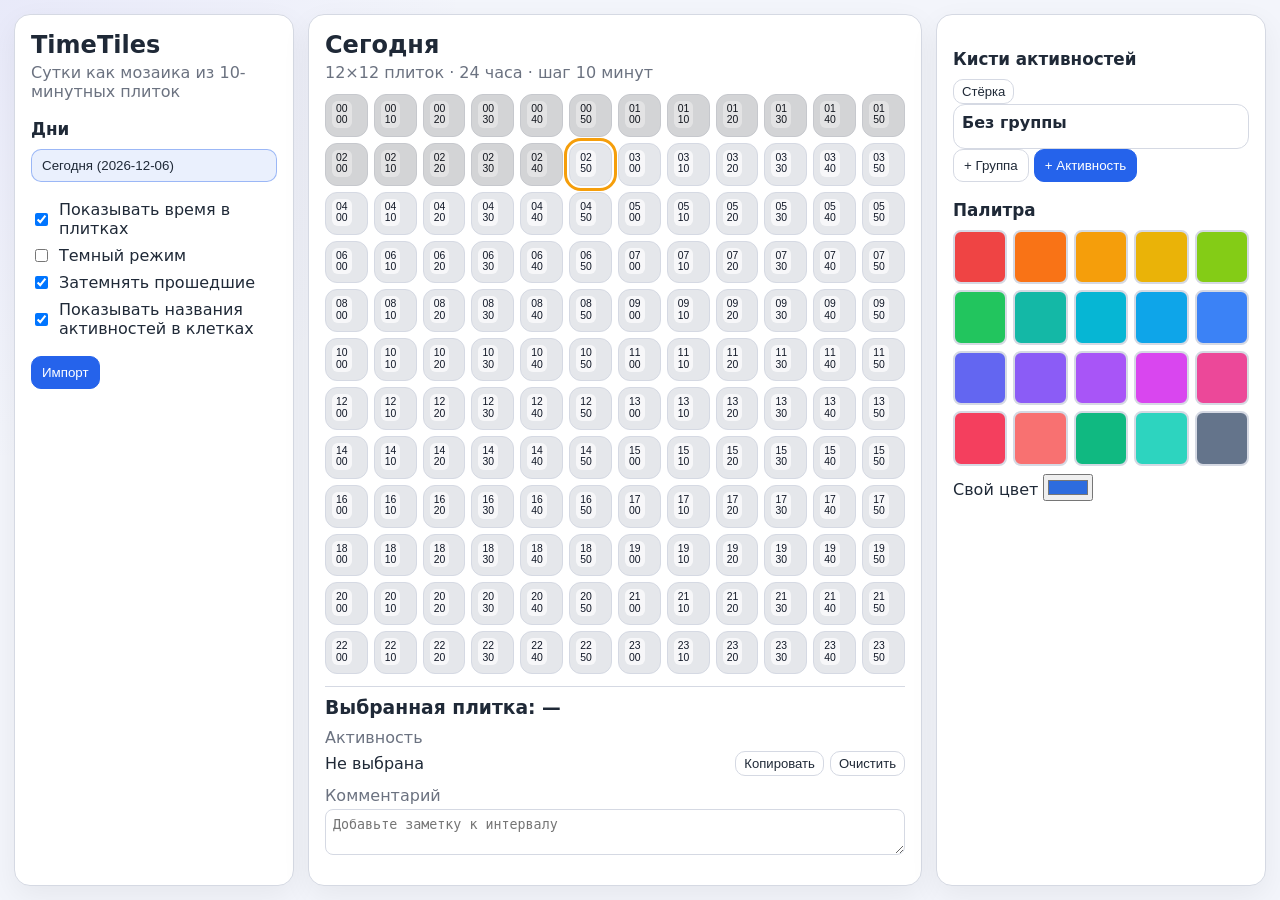
==== index.html @ 316c5847 "Добавить кисть копирования и стёрку для плиток" ====
<!doctype html>
<html lang="ru">
  <head>
    <meta charset="UTF-8" />
    <meta name="viewport" content="width=device-width, initial-scale=1.0" />
    <title>TimeTiles</title>
    <link rel="stylesheet" href="styles.css" />
  </head>
  <body>
    <div class="app-shell">
      <aside class="panel panel-left">
        <div class="logo-block">
          <h1>TimeTiles</h1>
          <p>Сутки как мозаика из 10-минутных плиток</p>
        </div>

        <section class="section">
          <h2>Дни</h2>
          <div id="dayList" class="day-list"></div>
        </section>

        <section class="section switches">
          <label class="switch-row">
            <input type="checkbox" id="toggleTimeLabels" />
            <span>Показывать время в плитках</span>
          </label>
          <label class="switch-row">
            <input type="checkbox" id="toggleTheme" />
            <span>Темный режим</span>
          </label>
          <label class="switch-row">
            <input type="checkbox" id="togglePastDimming" />
            <span>Затемнять прошедшие</span>
          </label>
          <label class="switch-row">
            <input type="checkbox" id="toggleActivityLabels" />
            <span>Показывать названия активностей в клетках</span>
          </label>
        </section>

        <section class="section">
          <button id="openImportModal" class="btn btn-primary">Импорт</button>
        </section>
      </aside>

      <main class="panel panel-center">
        <div class="center-header">
          <h2 id="selectedDayTitle"></h2>
          <p>12×12 плиток · 24 часа · шаг 10 минут</p>
        </div>

        <div id="grid" class="grid" aria-label="Матрица времени"></div>

        <section class="tile-editor" id="tileEditor">
          <h3>Выбранная плитка: <span id="selectedTileTime">—</span></h3>
          <div class="tile-editor-row">
            <label>Активность</label>
            <div class="activity-inline">
              <span id="selectedActivityName">Не выбрана</span>
              <div class="tile-editor-actions">
                <button id="copySelectedActivity" class="btn btn-subtle">Копировать</button>
                <button id="clearSelectedActivity" class="btn btn-subtle">Очистить</button>
              </div>
            </div>
          </div>
          <div class="tile-editor-row">
            <label for="selectedComment">Комментарий</label>
            <textarea id="selectedComment" rows="2" placeholder="Добавьте заметку к интервалу"></textarea>
          </div>
        </section>
      </main>

      <aside class="panel panel-right">
        <section class="section">
          <h2>Кисти активностей</h2>
          <button id="eraserBrushBtn" class="btn btn-subtle">Стёрка</button>
          <div id="groupsContainer" class="groups-container"></div>
          <button id="addGroupBtn" class="btn">+ Группа</button>
          <button id="addUngroupedActivityBtn" class="btn btn-primary">+ Активность</button>
        </section>

        <section class="section">
          <h2>Палитра</h2>
          <div id="palette" class="palette"></div>
          <label class="custom-color">
            Свой цвет
            <input type="color" id="customColorPicker" value="#2d6cdf" />
          </label>
        </section>
      </aside>
    </div>

    <dialog id="importModal">
      <form method="dialog" class="modal-content" id="importForm">
        <h3>Импорт встреч</h3>
        <p>Каждая строка: <code>XX:XX-YY:YY NAME</code></p>
        <textarea id="importText" rows="10" placeholder="09:00-09:45 Standup\n13:10-14:00 Demo"></textarea>
        <div class="modal-actions">
          <button class="btn" value="cancel">Отмена</button>
          <button class="btn btn-primary" id="applyImport" value="default">Импортировать</button>
        </div>
      </form>
    </dialog>

    <div id="tooltip" class="tooltip" role="tooltip"></div>

    <template id="groupTemplate">
      <article class="group-card">
        <div class="group-header">
          <div class="group-title-wrap">
            <input class="group-name" />
            <input class="group-color" type="color" />
          </div>
          <button class="icon-btn delete-group" title="Удалить группу">✕</button>
        </div>
        <div class="group-actions">
          <button class="btn btn-subtle add-activity-in-group">+ Активность в группе</button>
        </div>
        <div class="activities"></div>
      </article>
    </template>

    <template id="activityTemplate">
      <div class="activity-brush">
        <button class="brush-button"></button>
        <input class="activity-name" />
        <input class="activity-color" type="color" />
        <button class="icon-btn delete-activity" title="Удалить активность">🗑</button>
      </div>
    </template>

    <script src="app.js"></script>
  </body>
</html>
---- styles.css ----
:root {
  --bg: #f3f5fb;
  --panel: #ffffff;
  --text: #1f2937;
  --muted: #6b7280;
  --grid-gap: 6px;
  --border: #d5d9e3;
  --selected: #0f172a;
}

body.dark {
  --bg: #101521;
  --panel: #172033;
  --text: #ecf1ff;
  --muted: #a5b4d4;
  --border: #2b3854;
  --selected: #f8fafc;
}

* { box-sizing: border-box; }
body {
  margin: 0;
  font-family: Inter, system-ui, -apple-system, Segoe UI, Roboto, sans-serif;
  color: var(--text);
  background: radial-gradient(circle at top left, #4f46e510 1%, transparent 30%), var(--bg);
}

.app-shell {
  display: grid;
  grid-template-columns: 280px 1fr 330px;
  gap: 14px;
  min-height: 100vh;
  padding: 14px;
}

.panel {
  background: var(--panel);
  border: 1px solid var(--border);
  border-radius: 16px;
  padding: 16px;
  box-shadow: 0 10px 30px #0000000f;
}

.section { margin-top: 18px; }
.section h2 { margin: 0 0 10px; font-size: 1.05rem; }
.logo-block h1 { margin: 0; }
.logo-block p { margin: 4px 0 0; color: var(--muted); }

.day-list { display: flex; flex-direction: column; gap: 8px; }
.day-button {
  border: 1px solid var(--border);
  background: transparent;
  color: inherit;
  border-radius: 10px;
  padding: 8px 10px;
  text-align: left;
  cursor: pointer;
}
.day-button.current { border-color: #2563eb; }
.day-button.active { background: #2563eb18; border-color: #2563eb66; }

.switch-row { display: flex; gap: 8px; margin-bottom: 8px; align-items: center; }

.btn {
  border: 1px solid var(--border);
  background: transparent;
  color: inherit;
  padding: 8px 10px;
  border-radius: 10px;
  cursor: pointer;
}
.btn-primary { background: #2563eb; color: white; border-color: #2563eb; }
.btn-subtle { font-size: 0.82rem; padding: 4px 8px; }
.btn.active { background: #2563eb18; border-color: #2563eb66; }

.panel-center { display: flex; flex-direction: column; gap: 12px; }
.center-header h2 { margin: 0; }
.center-header p { margin: 4px 0 0; color: var(--muted); }

.grid {
  display: grid;
  grid-template-columns: repeat(12, 1fr);
  gap: var(--grid-gap);
}
.tile {
  position: relative;
  aspect-ratio: 1;
  border-radius: 12px;
  border: 1px solid var(--border);
  background: #e5e7eb;
  cursor: pointer;
  overflow: hidden;
  isolation: isolate;
}
.tile.future {
  background: color-mix(in srgb, var(--activity-color, #d1d5db) 18%, transparent);
  box-shadow: inset 0 0 0 3px var(--activity-color, transparent);
}
.tile.past { filter: saturate(0.55) brightness(0.92); }
.tile.current { outline: 3px solid #f59e0b; outline-offset: 2px; }
.tile.selected { border-color: var(--selected); box-shadow: inset 0 0 0 2px var(--selected); }

.tile-time {
  position: absolute;
  top: 6px;
  left: 6px;
  font-size: 0.65rem;
  line-height: 1.1;
  color: #111827;
  background: #ffffffb0;
  border-radius: 6px;
  padding: 2px 4px;
}
body.dark .tile-time { color: #f3f4f6; background: #00000080; }

.tile-label {
  position: absolute;
  inset: auto 6px 6px;
  font-size: 0.68rem;
  font-weight: 600;
  white-space: nowrap;
  overflow: hidden;
  text-overflow: ellipsis;
  z-index: 2;
}
.tile.connected-left .tile-label::before,
.tile.connected-right .tile-label::after {
  content: "";
  position: absolute;
  top: 50%;
  width: 8px;
  border-top: 1px solid #1118276e;
}
.tile.connected-left .tile-label::before { left: -8px; }
.tile.connected-right .tile-label::after { right: -8px; }

.tile-editor {
  border-top: 1px solid var(--border);
  padding-top: 10px;
}
.tile-editor h3 { margin: 0 0 10px; }
.tile-editor-row { margin-bottom: 10px; }
.tile-editor-row label { display: block; margin-bottom: 4px; color: var(--muted); }
.activity-inline { display: flex; justify-content: space-between; align-items: center; gap: 8px; }
.tile-editor-actions { display: flex; gap: 6px; }
textarea, input[type="text"], .activity-name, .group-name {
  width: 100%;
  border: 1px solid var(--border);
  background: transparent;
  color: inherit;
  border-radius: 8px;
  padding: 7px;
}

.groups-container { display: flex; flex-direction: column; gap: 10px; max-height: 55vh; overflow: auto; }
.group-card {
  border: 1px solid var(--border);
  border-radius: 12px;
  padding: 8px;
}
.group-header { display: flex; justify-content: space-between; gap: 8px; }
.group-title-wrap { display: grid; grid-template-columns: 1fr auto; gap: 6px; flex: 1; }
.activities { margin-top: 8px; display: flex; flex-direction: column; gap: 6px; }

.activity-brush {
  display: grid;
  grid-template-columns: auto 1fr auto auto;
  gap: 6px;
  align-items: center;
}
.brush-button {
  width: 30px;
  height: 30px;
  border: 2px solid var(--border);
  border-radius: 50%;
  cursor: pointer;
}
.brush-button.selected { border-color: #000; box-shadow: 0 0 0 2px #fff, 0 0 0 4px #1d4ed8; }
.icon-btn { border: none; background: transparent; cursor: pointer; color: inherit; font-size: 1rem; }

.palette { display: grid; grid-template-columns: repeat(5, 1fr); gap: 6px; margin-bottom: 8px; }
.palette-color {
  width: 100%;
  aspect-ratio: 1;
  border-radius: 8px;
  border: 2px solid var(--border);
  cursor: pointer;
}

dialog {
  border: 1px solid var(--border);
  border-radius: 14px;
  width: min(560px, 95vw);
  background: var(--panel);
  color: inherit;
}
.modal-content { display: flex; flex-direction: column; gap: 10px; }
.modal-actions { display: flex; justify-content: flex-end; gap: 8px; }

.tooltip {
  position: fixed;
  z-index: 200;
  pointer-events: none;
  background: #111827f0;
  color: white;
  padding: 6px 8px;
  border-radius: 8px;
  font-size: 0.75rem;
  white-space: pre-line;
  display: none;
}

@media (max-width: 1200px) {
  .app-shell { grid-template-columns: 1fr; }
}


.activity-brush.dragging { opacity: 0.45; }
.activity-brush.drop-before { border-top: 2px solid #2563eb; padding-top: 4px; }
.activity-brush.drop-after { border-bottom: 2px solid #2563eb; padding-bottom: 4px; }
.activities.drop-target { outline: 2px dashed #2563eb80; outline-offset: 3px; border-radius: 8px; }
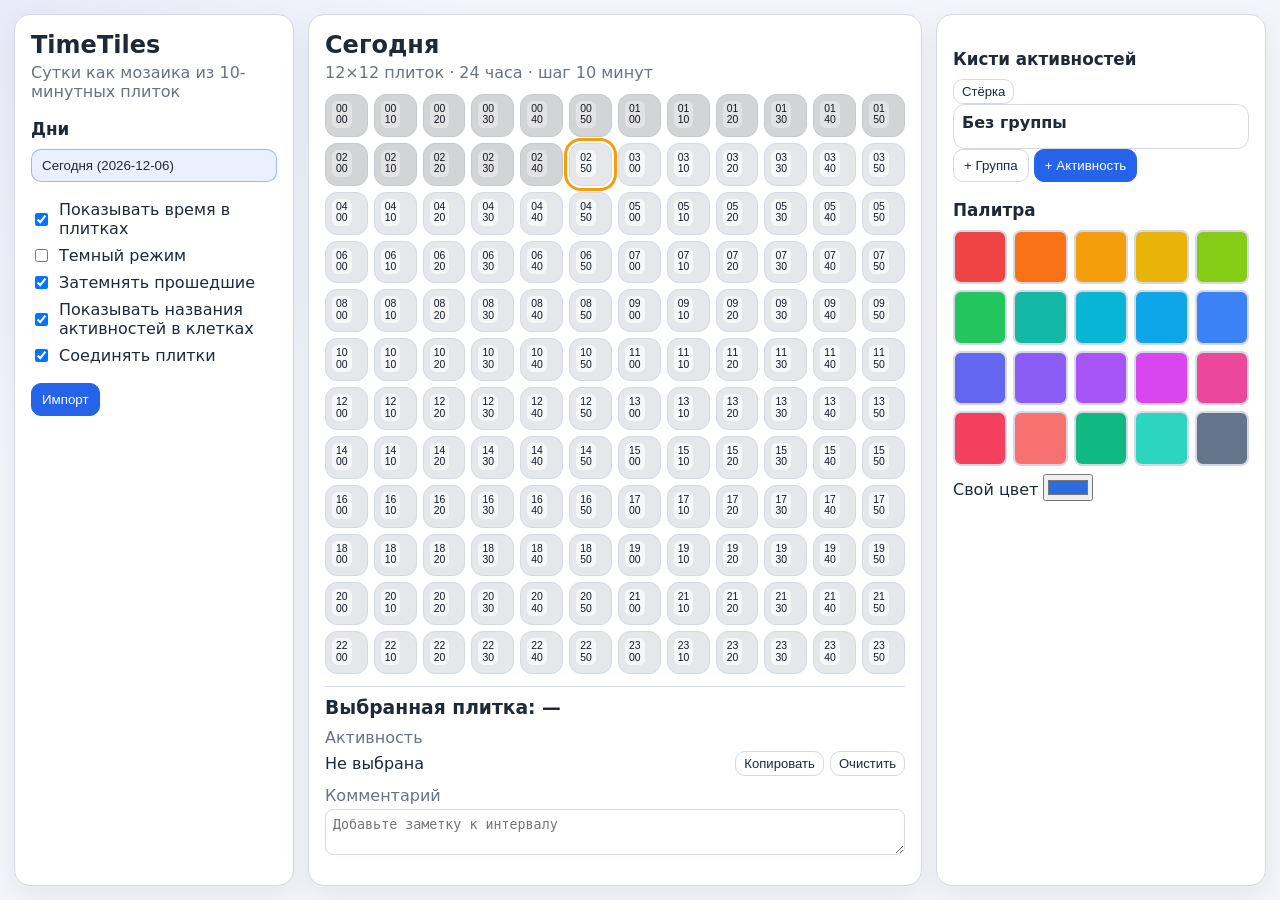
==== commit c1331051: "Добавить соединение соседних плиток по активности и комментарию" ====
--- a/index.html
+++ b/index.html
@@ -35,6 +35,10 @@
           <label class="switch-row">
             <input type="checkbox" id="toggleActivityLabels" />
             <span>Показывать названия активностей в клетках</span>
+          </label>
+          <label class="switch-row">
+            <input type="checkbox" id="toggleTileConnections" />
+            <span>Соединять плитки</span>
           </label>
         </section>
 
--- a/styles.css
+++ b/styles.css
@@ -99,6 +99,30 @@
 .tile.past { filter: saturate(0.55) brightness(0.92); }
 .tile.current { outline: 3px solid #f59e0b; outline-offset: 2px; }
 .tile.selected { border-color: var(--selected); box-shadow: inset 0 0 0 2px var(--selected); }
+
+
+.tile.joined-right::after,
+.tile.joined-down::before {
+  content: '';
+  position: absolute;
+  background: var(--join-color, transparent);
+  pointer-events: none;
+  z-index: 1;
+}
+
+.tile.joined-right::after {
+  top: 10%;
+  bottom: 10%;
+  left: 100%;
+  width: var(--grid-gap);
+}
+
+.tile.joined-down::before {
+  left: 10%;
+  right: 10%;
+  top: 100%;
+  height: var(--grid-gap);
+}
 
 .tile-time {
   position: absolute;
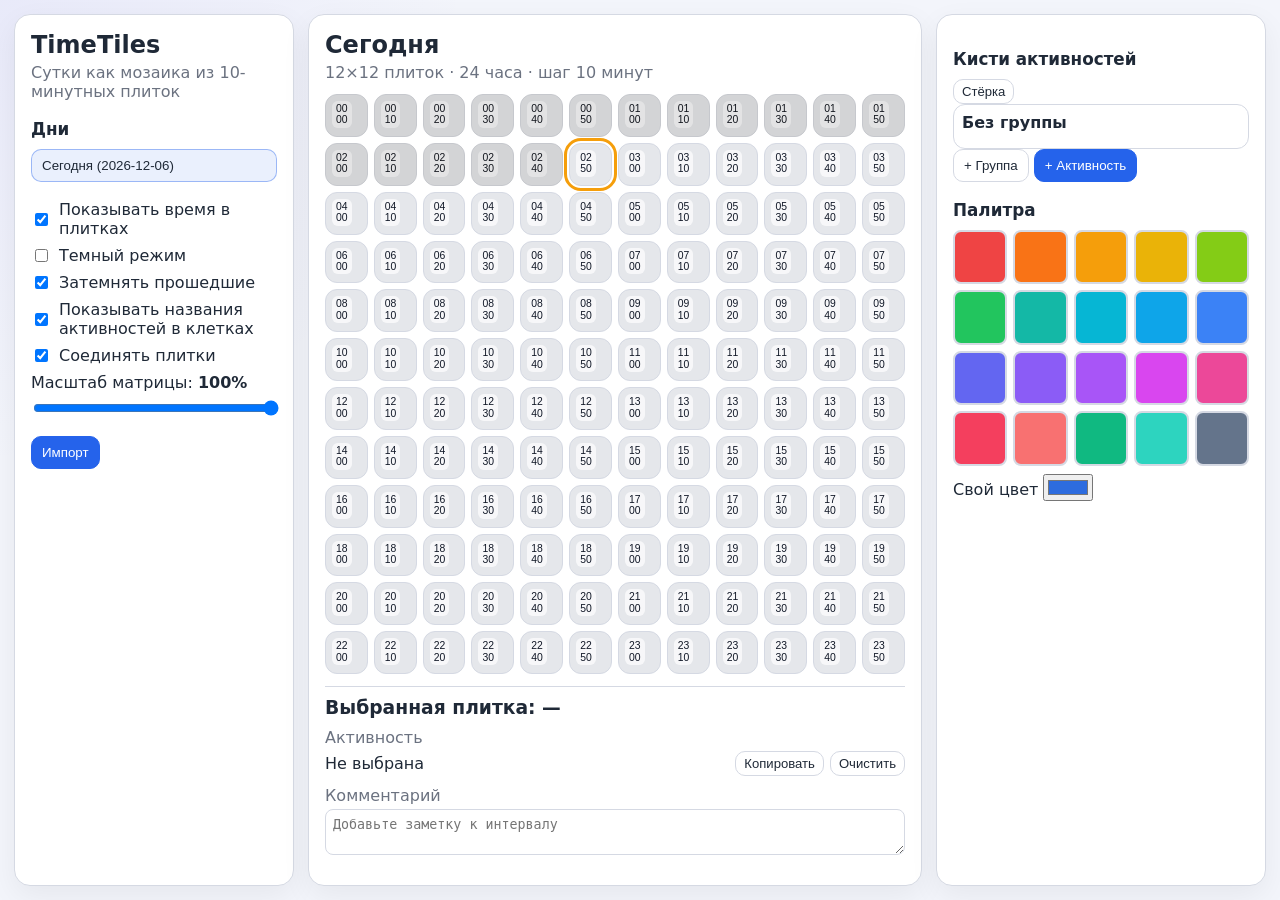
==== commit b892ab28: "Добавлен масштаб матрицы в настройках" ====
--- a/index.html
+++ b/index.html
@@ -39,6 +39,10 @@
           <label class="switch-row">
             <input type="checkbox" id="toggleTileConnections" />
             <span>Соединять плитки</span>
+          </label>
+          <label class="scale-setting" for="gridScale">
+            <span>Масштаб матрицы: <strong id="gridScaleValue">100%</strong></span>
+            <input type="range" id="gridScale" min="50" max="100" step="5" value="100" />
           </label>
         </section>
 
--- a/styles.css
+++ b/styles.css
@@ -6,6 +6,7 @@
   --grid-gap: 6px;
   --border: #d5d9e3;
   --selected: #0f172a;
+  --center-scale: 1;
 }
 
 body.dark {
@@ -61,6 +62,17 @@
 
 .switch-row { display: flex; gap: 8px; margin-bottom: 8px; align-items: center; }
 
+.scale-setting {
+  display: flex;
+  flex-direction: column;
+  gap: 6px;
+  margin-top: 8px;
+}
+
+.scale-setting input[type="range"] {
+  width: 100%;
+}
+
 .btn {
   border: 1px solid var(--border);
   background: transparent;
@@ -73,7 +85,14 @@
 .btn-subtle { font-size: 0.82rem; padding: 4px 8px; }
 .btn.active { background: #2563eb18; border-color: #2563eb66; }
 
-.panel-center { display: flex; flex-direction: column; gap: 12px; }
+.panel-center {
+  display: flex;
+  flex-direction: column;
+  gap: 12px;
+  width: calc(100% * var(--center-scale));
+  max-width: 100%;
+  justify-self: center;
+}
 .center-header h2 { margin: 0; }
 .center-header p { margin: 4px 0 0; color: var(--muted); }
 
@@ -91,6 +110,11 @@
   cursor: pointer;
   overflow: hidden;
   isolation: isolate;
+}
+
+.tile.joined-right,
+.tile.joined-down {
+  overflow: visible;
 }
 .tile.future {
   background: color-mix(in srgb, var(--activity-color, #d1d5db) 18%, transparent);
@@ -236,6 +260,9 @@
 
 @media (max-width: 1200px) {
   .app-shell { grid-template-columns: 1fr; }
+  .panel-center {
+    width: 100%;
+  }
 }
 
 
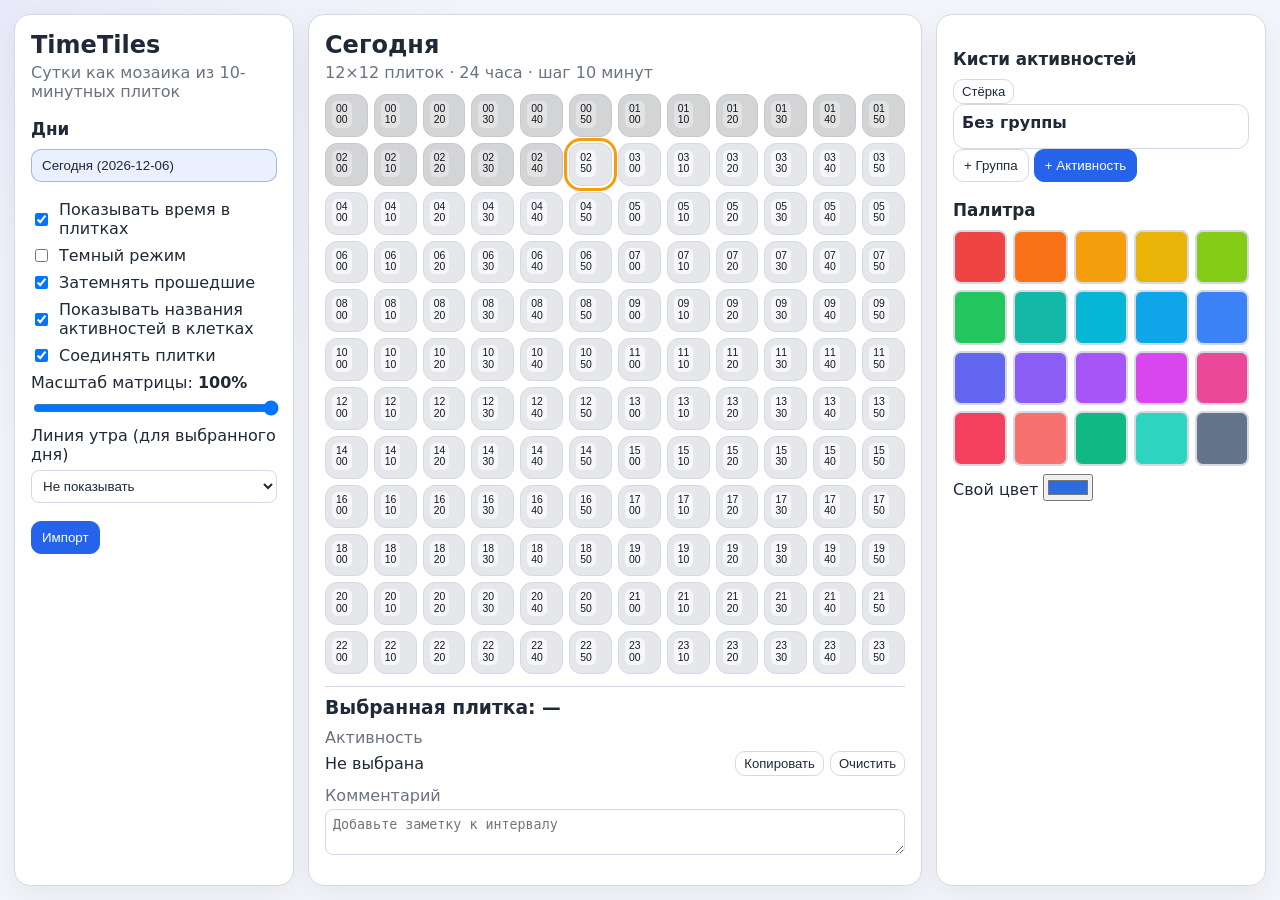
==== commit 83cb0fdd: "Добавить настройку и отображение линии утра" ====
--- a/index.html
+++ b/index.html
@@ -43,6 +43,16 @@
           <label class="scale-setting" for="gridScale">
             <span>Масштаб матрицы: <strong id="gridScaleValue">100%</strong></span>
             <input type="range" id="gridScale" min="50" max="100" step="5" value="100" />
+          </label>
+          <label class="day-setting" for="morningLineTime">
+            <span>Линия утра (для выбранного дня)</span>
+            <select id="morningLineTime">
+              <option value="">Не показывать</option>
+              <option value="6">06:00</option>
+              <option value="8">08:00</option>
+              <option value="10">10:00</option>
+              <option value="12">12:00</option>
+            </select>
           </label>
         </section>
 
--- a/styles.css
+++ b/styles.css
@@ -7,6 +7,7 @@
   --border: #d5d9e3;
   --selected: #0f172a;
   --center-scale: 1;
+  --join-overlap: 3px;
 }
 
 body.dark {
@@ -73,6 +74,21 @@
   width: 100%;
 }
 
+.day-setting {
+  display: flex;
+  flex-direction: column;
+  gap: 6px;
+  margin-top: 8px;
+}
+
+.day-setting select {
+  border: 1px solid var(--border);
+  background: transparent;
+  color: inherit;
+  border-radius: 8px;
+  padding: 7px;
+}
+
 .btn {
   border: 1px solid var(--border);
   background: transparent;
@@ -97,12 +113,32 @@
 .center-header p { margin: 4px 0 0; color: var(--muted); }
 
 .grid {
+  position: relative;
   display: grid;
   grid-template-columns: repeat(12, 1fr);
   gap: var(--grid-gap);
+  overflow: visible;
+}
+
+.morning-line {
+  position: absolute;
+  left: 0;
+  right: 0;
+  height: 2px;
+  background: #ef4444;
+  border-radius: 999px;
+  pointer-events: none;
+  z-index: 8;
+  box-shadow: 0 0 0 1px #ffffff99;
+}
+
+body.dark .morning-line {
+  background: #f97316;
+  box-shadow: 0 0 0 1px #00000099;
 }
 .tile {
   position: relative;
+  z-index: 1;
   aspect-ratio: 1;
   border-radius: 12px;
   border: 1px solid var(--border);
@@ -131,21 +167,21 @@
   position: absolute;
   background: var(--join-color, transparent);
   pointer-events: none;
-  z-index: 1;
+  z-index: -1;
 }
 
 .tile.joined-right::after {
-  top: 10%;
-  bottom: 10%;
-  left: 100%;
-  width: var(--grid-gap);
+  top: 12%;
+  bottom: 12%;
+  left: calc(100% - var(--join-overlap));
+  width: calc(var(--grid-gap) + (var(--join-overlap) * 2));
 }
 
 .tile.joined-down::before {
-  left: 10%;
-  right: 10%;
-  top: 100%;
-  height: var(--grid-gap);
+  left: 12%;
+  right: 12%;
+  top: calc(100% - var(--join-overlap));
+  height: calc(var(--grid-gap) + (var(--join-overlap) * 2));
 }
 
 .tile-time {
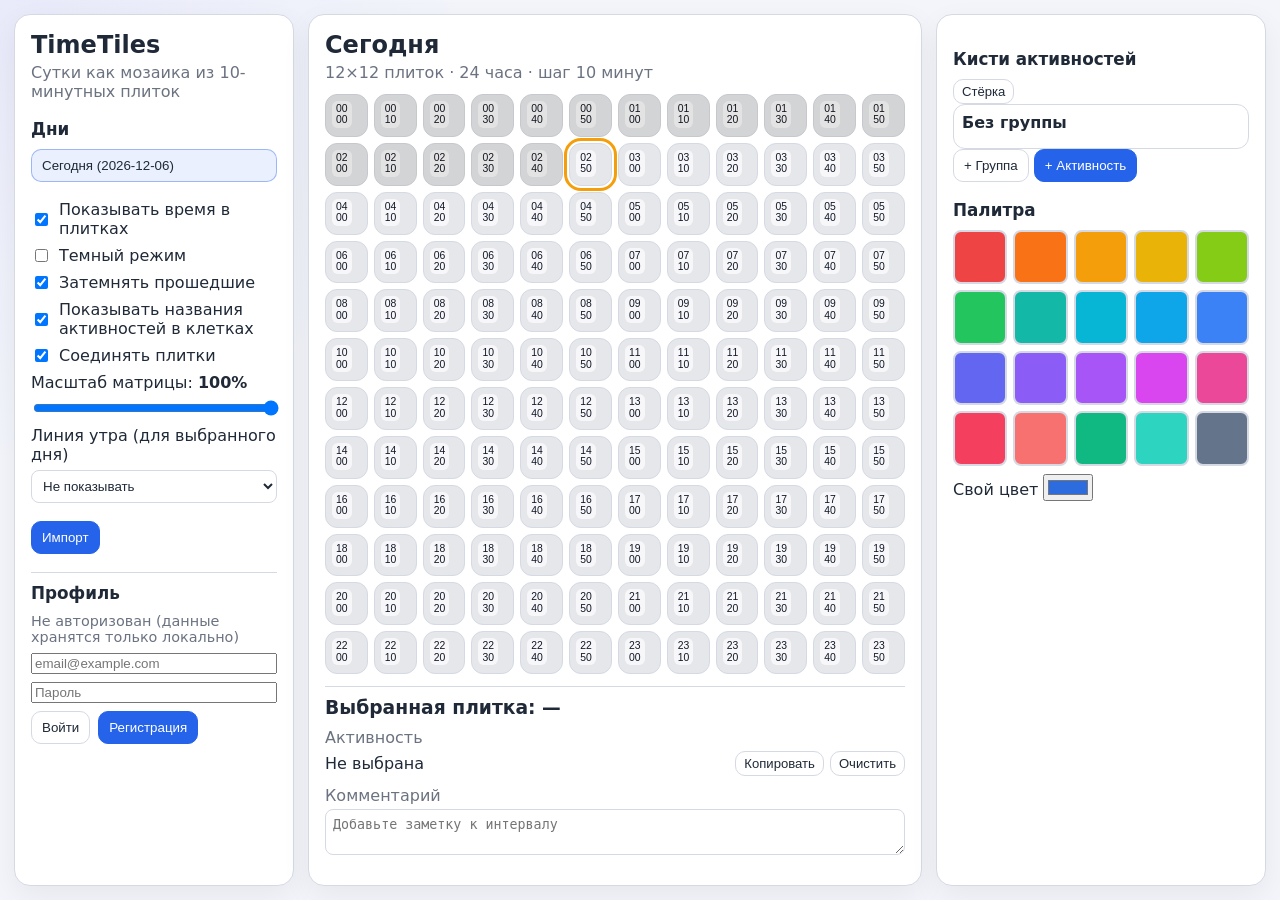
==== commit d4abee87: "Add email auth and background profile sync" ====
--- a/index.html
+++ b/index.html
@@ -58,6 +58,20 @@
 
         <section class="section">
           <button id="openImportModal" class="btn btn-primary">Импорт</button>
+        </section>
+
+        <section class="section auth-section">
+          <h2>Профиль</h2>
+          <p id="authStatus" class="auth-status">Не авторизован</p>
+          <div id="authForm" class="auth-form">
+            <input type="email" id="authEmail" placeholder="email@example.com" autocomplete="email" />
+            <input type="password" id="authPassword" placeholder="Пароль" autocomplete="current-password" />
+            <div class="auth-actions">
+              <button id="authLoginBtn" class="btn">Войти</button>
+              <button id="authRegisterBtn" class="btn btn-primary">Регистрация</button>
+            </div>
+          </div>
+          <button id="authLogoutBtn" class="btn" hidden>Выйти</button>
         </section>
       </aside>
 
--- a/styles.css
+++ b/styles.css
@@ -100,6 +100,28 @@
 .btn-primary { background: #2563eb; color: white; border-color: #2563eb; }
 .btn-subtle { font-size: 0.82rem; padding: 4px 8px; }
 .btn.active { background: #2563eb18; border-color: #2563eb66; }
+
+.auth-section {
+  border-top: 1px solid var(--border);
+  padding-top: 10px;
+}
+
+.auth-status {
+  margin: 0 0 8px;
+  color: var(--muted);
+  font-size: 0.9rem;
+}
+
+.auth-form {
+  display: flex;
+  flex-direction: column;
+  gap: 8px;
+}
+
+.auth-actions {
+  display: flex;
+  gap: 8px;
+}
 
 .panel-center {
   display: flex;
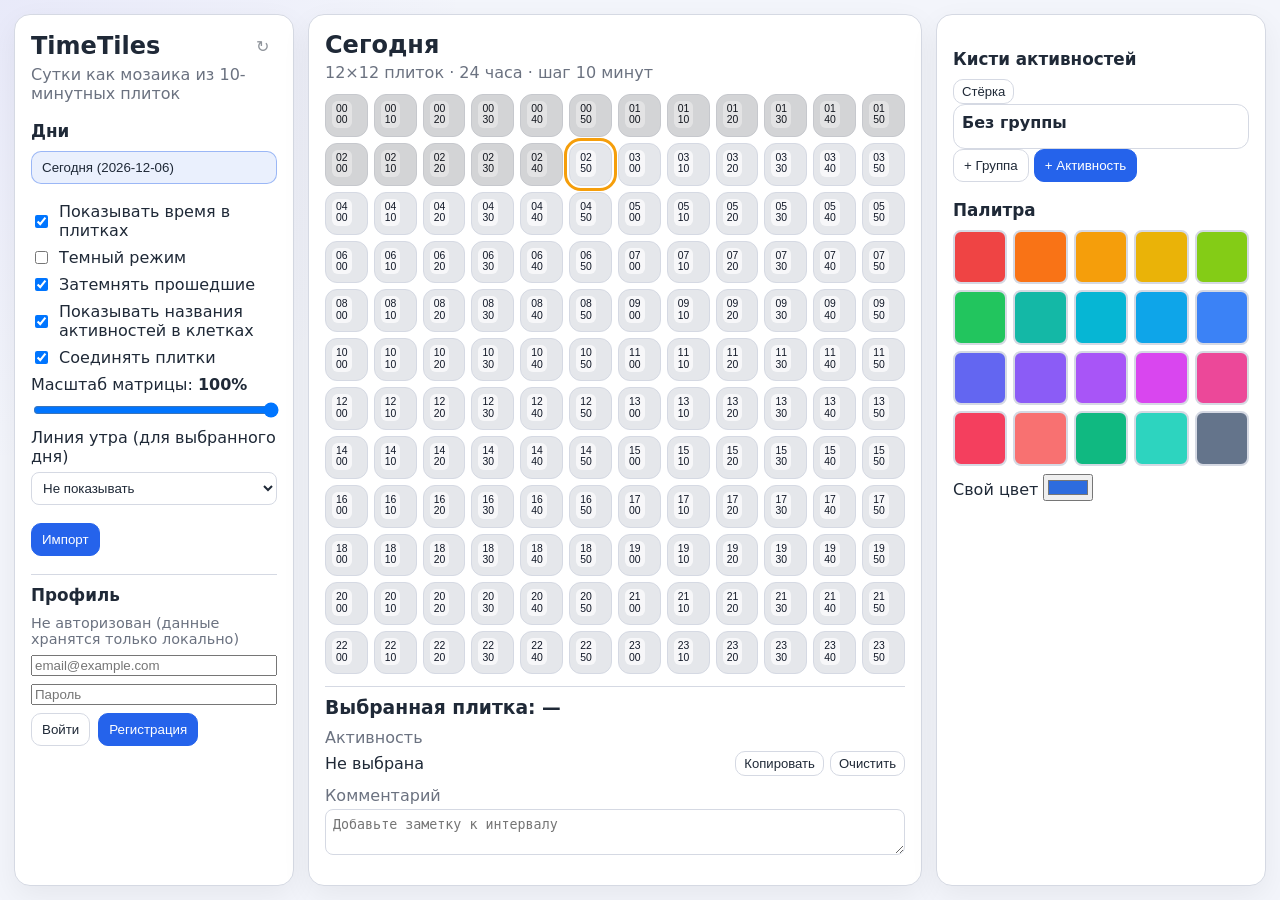
==== commit 552c9bf0: "Add manual profile sync button and keep grid scale local" ====
--- a/index.html
+++ b/index.html
@@ -10,7 +10,10 @@
     <div class="app-shell">
       <aside class="panel panel-left">
         <div class="logo-block">
-          <h1>TimeTiles</h1>
+          <div class="logo-title-row">
+            <h1>TimeTiles</h1>
+            <button id="syncProfileBtn" class="icon-btn icon-refresh" title="Синхронизировать профиль" aria-label="Синхронизировать профиль">↻</button>
+          </div>
           <p>Сутки как мозаика из 10-минутных плиток</p>
         </div>
 
@@ -126,7 +129,8 @@
       <form method="dialog" class="modal-content" id="importForm">
         <h3>Импорт встреч</h3>
         <p>Каждая строка: <code>XX:XX-YY:YY NAME</code></p>
-        <textarea id="importText" rows="10" placeholder="09:00-09:45 Standup\n13:10-14:00 Demo"></textarea>
+        <textarea id="importText" rows="10" placeholder="09:00-09:45 Standup
+13:10-14:00 Demo"></textarea>
         <div class="modal-actions">
           <button class="btn" value="cancel">Отмена</button>
           <button class="btn btn-primary" id="applyImport" value="default">Импортировать</button>
--- a/styles.css
+++ b/styles.css
@@ -46,6 +46,29 @@
 .section { margin-top: 18px; }
 .section h2 { margin: 0 0 10px; font-size: 1.05rem; }
 .logo-block h1 { margin: 0; }
+.logo-title-row {
+  display: flex;
+  align-items: center;
+  justify-content: space-between;
+  gap: 8px;
+}
+
+.icon-refresh {
+  border: 1px solid var(--border);
+  border-radius: 8px;
+  width: 30px;
+  height: 30px;
+  display: inline-flex;
+  align-items: center;
+  justify-content: center;
+  font-size: 1rem;
+}
+
+.icon-refresh:disabled {
+  opacity: 0.5;
+  cursor: not-allowed;
+}
+
 .logo-block p { margin: 4px 0 0; color: var(--muted); }
 
 .day-list { display: flex; flex-direction: column; gap: 8px; }
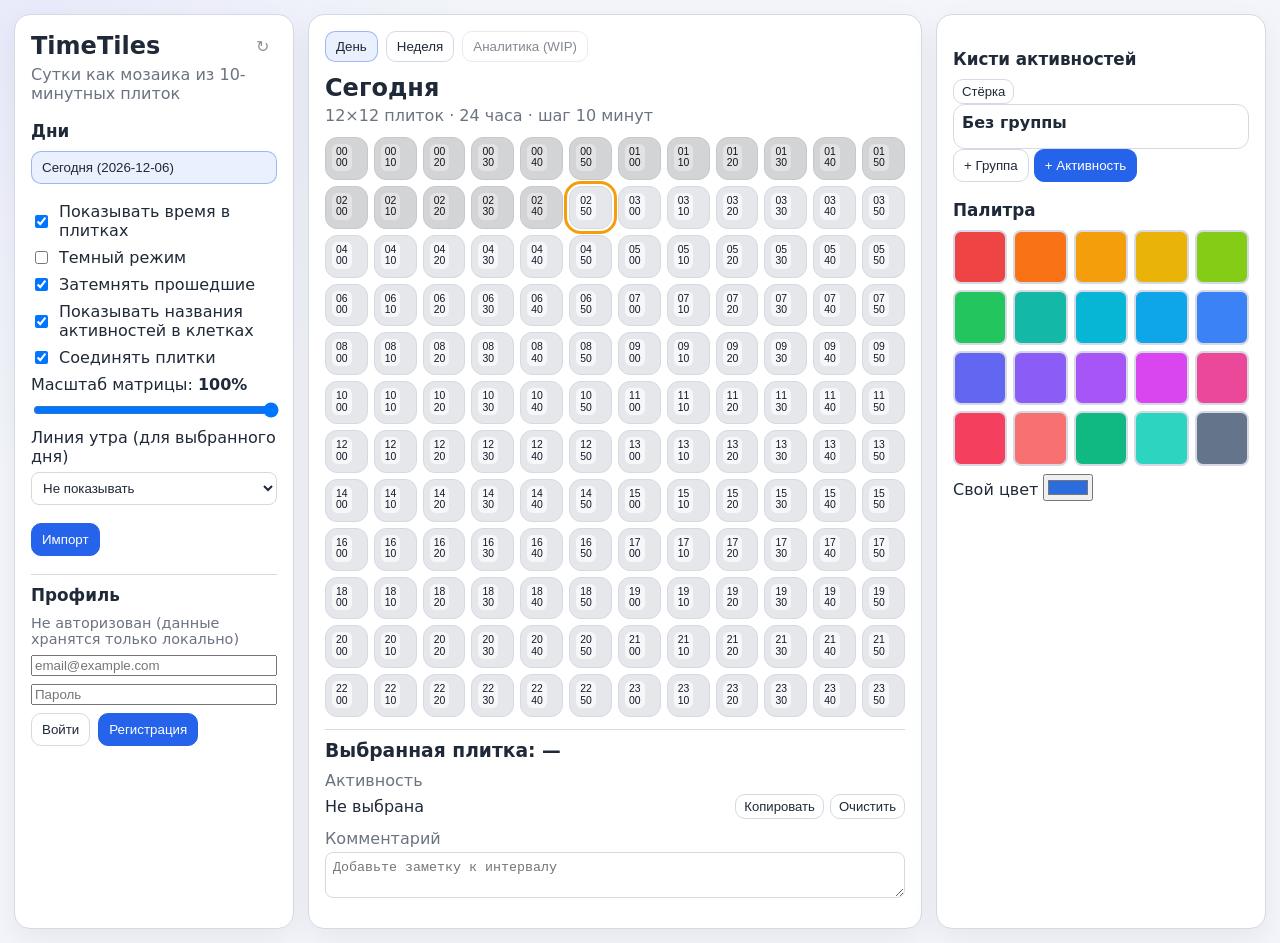
==== commit 27b23e64: "Add day/week tabs and weekly matrix mode" ====
--- a/index.html
+++ b/index.html
@@ -18,7 +18,7 @@
         </div>
 
         <section class="section">
-          <h2>Дни</h2>
+          <h2 id="periodListTitle">Дни</h2>
           <div id="dayList" class="day-list"></div>
         </section>
 
@@ -75,13 +75,27 @@
             </div>
           </div>
           <button id="authLogoutBtn" class="btn" hidden>Выйти</button>
+
+          <div id="shareSection" class="share-section" hidden>
+            <p class="auth-status">Публичная ссылка на матрицу (только просмотр)</p>
+            <div class="share-controls">
+              <input type="text" id="shareLinkInput" readonly placeholder="Сначала войдите в профиль" />
+              <button id="copyShareLinkBtn" class="btn btn-subtle" type="button">Копировать</button>
+            </div>
+          </div>
         </section>
       </aside>
 
       <main class="panel panel-center">
+        <div class="view-tabs" role="tablist" aria-label="Режим просмотра">
+          <button id="dayViewTab" class="view-tab" type="button" data-view="day">День</button>
+          <button id="weekViewTab" class="view-tab" type="button" data-view="week">Неделя</button>
+          <button id="analyticsViewTab" class="view-tab" type="button" data-view="analytics" disabled title="Скоро">Аналитика (WIP)</button>
+        </div>
+
         <div class="center-header">
           <h2 id="selectedDayTitle"></h2>
-          <p>12×12 плиток · 24 часа · шаг 10 минут</p>
+          <p id="selectedViewSubtitle">12×12 плиток · 24 часа · шаг 10 минут</p>
         </div>
 
         <div id="grid" class="grid" aria-label="Матрица времени"></div>
--- a/styles.css
+++ b/styles.css
@@ -146,6 +146,31 @@
   gap: 8px;
 }
 
+
+.view-tabs {
+  display: flex;
+  gap: 8px;
+}
+
+.view-tab {
+  border: 1px solid var(--border);
+  background: transparent;
+  color: inherit;
+  border-radius: 10px;
+  padding: 7px 10px;
+  cursor: pointer;
+}
+
+.view-tab.active {
+  background: #2563eb18;
+  border-color: #2563eb66;
+}
+
+.view-tab:disabled {
+  opacity: 0.55;
+  cursor: not-allowed;
+}
+
 .panel-center {
   display: flex;
   flex-direction: column;
@@ -341,7 +366,32 @@
 
 @media (max-width: 1200px) {
   .app-shell { grid-template-columns: 1fr; }
-  .panel-center {
+  
+.view-tabs {
+  display: flex;
+  gap: 8px;
+}
+
+.view-tab {
+  border: 1px solid var(--border);
+  background: transparent;
+  color: inherit;
+  border-radius: 10px;
+  padding: 7px 10px;
+  cursor: pointer;
+}
+
+.view-tab.active {
+  background: #2563eb18;
+  border-color: #2563eb66;
+}
+
+.view-tab:disabled {
+  opacity: 0.55;
+  cursor: not-allowed;
+}
+
+.panel-center {
     width: 100%;
   }
 }
@@ -351,3 +401,51 @@
 .activity-brush.drop-before { border-top: 2px solid #2563eb; padding-top: 4px; }
 .activity-brush.drop-after { border-bottom: 2px solid #2563eb; padding-bottom: 4px; }
 .activities.drop-target { outline: 2px dashed #2563eb80; outline-offset: 3px; border-radius: 8px; }
+
+
+.share-section {
+  margin-top: 10px;
+  padding-top: 10px;
+  border-top: 1px solid var(--border);
+}
+
+.share-controls {
+  display: flex;
+  gap: 8px;
+}
+
+#shareLinkInput {
+  flex: 1;
+  min-width: 0;
+}
+
+.share-page {
+  min-height: 100vh;
+  background: var(--bg);
+}
+
+.share-shell {
+  min-height: 100vh;
+  display: grid;
+  place-items: center;
+  padding: 8px;
+}
+
+.share-grid {
+  width: min(calc(100vh - 16px), calc(100vw - 16px));
+  height: min(calc(100vh - 16px), calc(100vw - 16px));
+}
+
+.share-grid .tile {
+  cursor: default;
+}
+
+.share-status {
+  position: fixed;
+  inset: auto 12px 12px;
+  padding: 8px 10px;
+  border-radius: 8px;
+  background: #111827e6;
+  color: white;
+  font-size: 0.82rem;
+}
